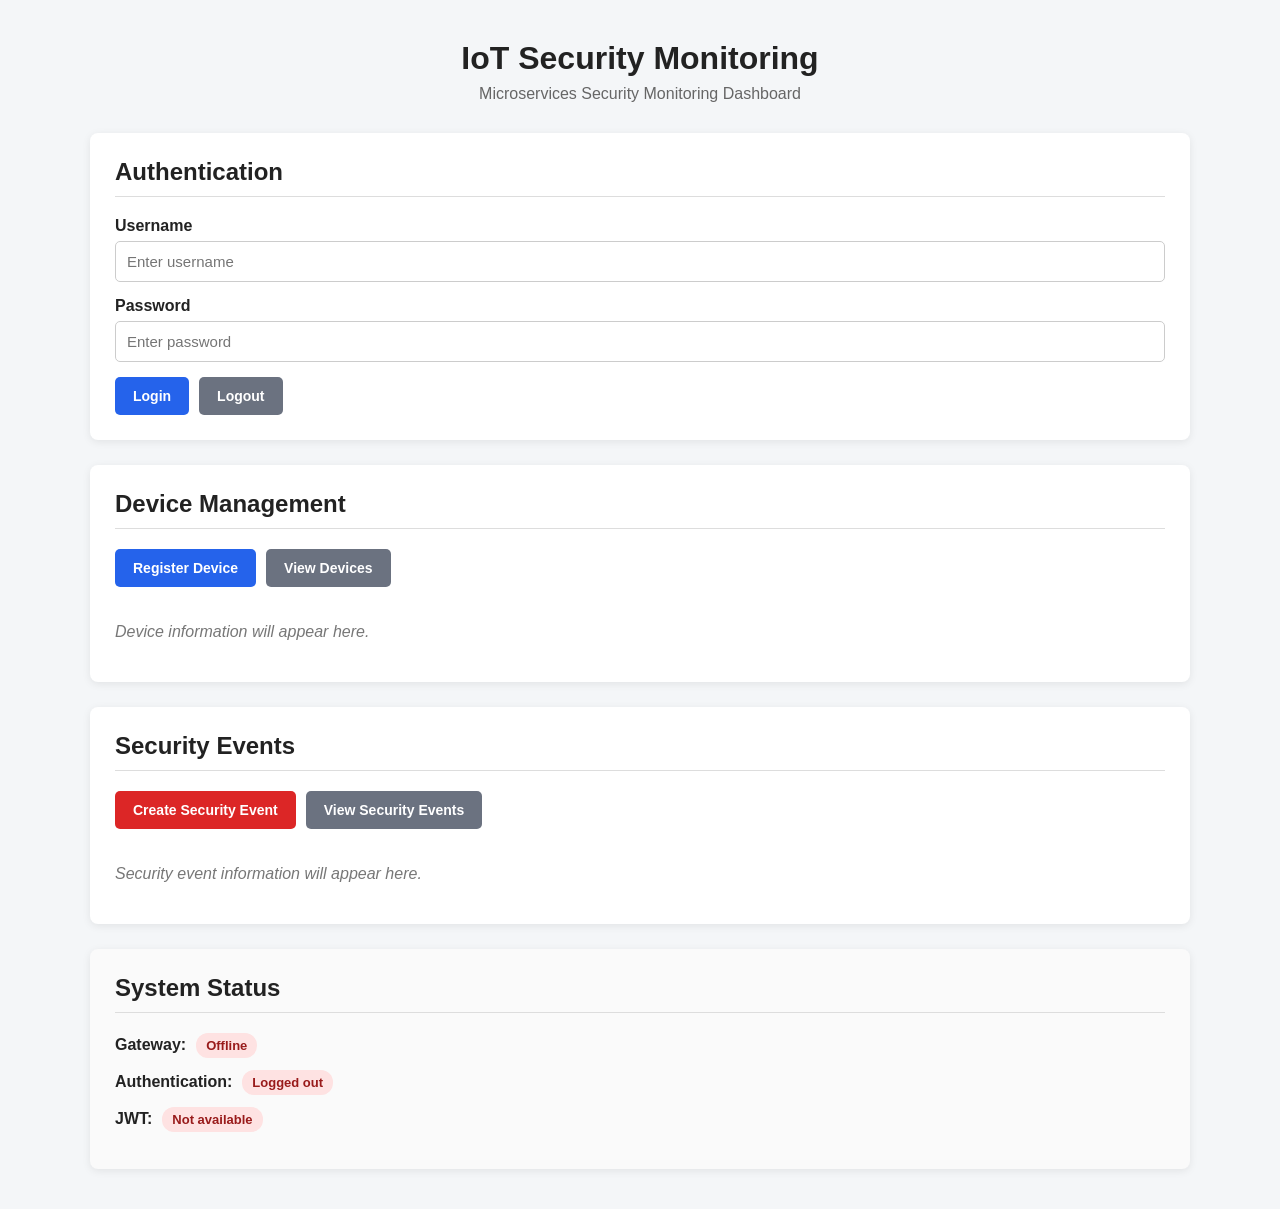
==== client/index.html @ 77854ad5 "Fixed logic errors, rebuilt Docker images, and added web client" ====
<!DOCTYPE html>
<html lang="en">

<head>

    <meta charset="UTF-8">

    <meta
        name="viewport"
        content="width=device-width, initial-scale=1.0"
    >

    <title>IoT Security Monitoring</title>

    <link
        rel="stylesheet"
        href="style.css"
    >

</head>


<body>

<div class="container">

    <!-- =====================================================
         HEADER
         ===================================================== -->

    <header>

        <h1>
            IoT Security Monitoring
        </h1>

        <p class="subtitle">
            Microservices Security Monitoring Dashboard
        </p>

    </header>


    <!-- =====================================================
         AUTHENTICATION
         ===================================================== -->

    <section class="card">

        <h2>
            Authentication
        </h2>


        <div class="form-group">

            <label for="username">
                Username
            </label>

            <input
                type="text"
                id="username"
                placeholder="Enter username"
                autocomplete="username"
            >

        </div>


        <div class="form-group">

            <label for="password">
                Password
            </label>

            <input
                type="password"
                id="password"
                placeholder="Enter password"
                autocomplete="current-password"
            >

        </div>


        <div class="button-row">

            <button
                type="button"
                id="loginButton"
                class="primary"
            >
                Login
            </button>


            <button
                type="button"
                id="logoutButton"
                class="secondary"
            >
                Logout
            </button>

        </div>

    </section>


    <!-- =====================================================
         DEVICE MANAGEMENT
         ===================================================== -->

    <section class="card">

        <h2>
            Device Management
        </h2>


        <div class="button-row">

            <button
                type="button"
                id="registerDeviceButton"
                class="primary"
            >
                Register Device
            </button>


            <button
                type="button"
                id="viewDevicesButton"
                class="secondary"
            >
                View Devices
            </button>

        </div>


        <div
            id="devicesContainer"
            class="results"
        >

            <p class="placeholder">
                Device information will appear here.
            </p>

        </div>

    </section>


    <!-- =====================================================
         SECURITY EVENTS
         ===================================================== -->

    <section class="card">

        <h2>
            Security Events
        </h2>


        <div class="button-row">

            <button
                type="button"
                id="createEventButton"
                class="danger"
            >
                Create Security Event
            </button>


            <button
                type="button"
                id="viewEventsButton"
                class="secondary"
            >
                View Security Events
            </button>

        </div>


        <div
            id="eventsContainer"
            class="results"
        >

            <p class="placeholder">
                Security event information will appear here.
            </p>

        </div>

    </section>


    <!-- =====================================================
         SYSTEM STATUS
         ===================================================== -->

    <section class="card status-card">

        <h2>
            System Status
        </h2>


        <div class="status-row">

            <strong>
                Gateway:
            </strong>

            <span
                id="gatewayStatus"
                class="status unknown"
            >
                Not tested
            </span>

        </div>


        <div class="status-row">

            <strong>
                Authentication:
            </strong>

            <span
                id="authenticationStatus"
                class="status logged-out"
            >
                Logged out
            </span>

        </div>


        <div class="status-row">

            <strong>
                JWT:
            </strong>

            <span
                id="jwtStatus"
                class="status logged-out"
            >
                Not available
            </span>

        </div>

    </section>


    <!-- =====================================================
         MESSAGE AREA
         ===================================================== -->

    <section
        id="messageContainer"
        class="message-container"
    >

    </section>

</div>


<script src="app.js"></script>

</body>

</html>
---- client/style.css ----
* {
    box-sizing: border-box;
}


body {
    margin: 0;

    padding: 0;

    font-family:
        Arial,
        Helvetica,
        sans-serif;

    background: #f4f6f8;

    color: #222;
}


.container {
    width: 90%;

    max-width: 1100px;

    margin: 40px auto;
}


/* ============================================================
   HEADER
   ============================================================ */

header {
    text-align: center;

    margin-bottom: 30px;
}


header h1 {
    margin-bottom: 8px;
}


.subtitle {
    color: #666;

    margin-top: 0;
}


/* ============================================================
   CARDS
   ============================================================ */

.card {
    background: white;

    border-radius: 8px;

    padding: 25px;

    margin-bottom: 25px;

    box-shadow:
        0 2px 8px rgba(0, 0, 0, 0.08);
}


.card h2 {
    margin-top: 0;

    border-bottom: 1px solid #ddd;

    padding-bottom: 10px;
}


/* ============================================================
   FORM
   ============================================================ */

.form-group {
    margin-bottom: 15px;
}


.form-group label {
    display: block;

    font-weight: bold;

    margin-bottom: 6px;
}


.form-group input {
    width: 100%;

    padding: 11px;

    border: 1px solid #ccc;

    border-radius: 5px;

    font-size: 15px;
}


.form-group input:focus {
    outline: none;

    border-color: #2563eb;
}


/* ============================================================
   BUTTONS
   ============================================================ */

.button-row {
    display: flex;

    gap: 10px;

    flex-wrap: wrap;

    margin-top: 15px;
}


button {
    padding: 11px 18px;

    border: none;

    border-radius: 5px;

    cursor: pointer;

    font-size: 14px;

    font-weight: bold;
}


button:hover {
    opacity: 0.85;
}


button.primary {
    background: #2563eb;

    color: white;
}


button.secondary {
    background: #6b7280;

    color: white;
}


button.danger {
    background: #dc2626;

    color: white;
}


/* ============================================================
   RESULTS
   ============================================================ */

.results {
    margin-top: 20px;

    overflow-x: auto;
}


.placeholder {
    color: #777;

    font-style: italic;
}


/* ============================================================
   TABLES
   ============================================================ */

table {
    width: 100%;

    border-collapse: collapse;

    margin-top: 10px;
}


table th,
table td {
    border: 1px solid #ddd;

    padding: 10px;

    text-align: left;

    vertical-align: top;
}


table th {
    background: #f1f3f5;

    font-weight: bold;
}


/* ============================================================
   STATUS
   ============================================================ */

.status-card {
    background: #fafafa;
}


.status-row {
    display: flex;

    align-items: center;

    gap: 10px;

    margin-bottom: 12px;
}


.status {
    padding: 5px 10px;

    border-radius: 12px;

    font-size: 13px;

    font-weight: bold;
}


.status.logged-in {
    background: #dcfce7;

    color: #166534;
}


.status.logged-out {
    background: #fee2e2;

    color: #991b1b;
}


.status.success {
    background: #dcfce7;

    color: #166534;
}


.status.error {
    background: #fee2e2;

    color: #991b1b;
}


.status.unknown {
    background: #e5e7eb;

    color: #374151;
}


/* ============================================================
   MESSAGES
   ============================================================ */

.message-container {
    margin-bottom: 30px;
}


.message {
    padding: 15px;

    border-radius: 5px;

    margin-bottom: 10px;
}


.message.success {
    background: #dcfce7;

    color: #166534;

    border: 1px solid #86efac;
}


.message.error {
    background: #fee2e2;

    color: #991b1b;

    border: 1px solid #fca5a5;
}


.message.info {
    background: #dbeafe;

    color: #1e40af;

    border: 1px solid #93c5fd;
}


/* ============================================================
   SEVERITY BADGES
   ============================================================ */

.badge {
    display: inline-block;

    padding: 4px 8px;

    border-radius: 10px;

    font-size: 12px;

    font-weight: bold;
}


.badge-high {
    background: #fee2e2;

    color: #991b1b;
}


.badge-medium {
    background: #fef3c7;

    color: #92400e;
}


.badge-low {
    background: #dcfce7;

    color: #166534;
}


/* ============================================================
   MOBILE
   ============================================================ */

@media (max-width: 600px) {

    .container {
        width: 95%;

        margin-top: 20px;
    }


    .card {
        padding: 18px;
    }


    .button-row {
        flex-direction: column;
    }


    button {
        width: 100%;
    }


    .status-row {
        flex-direction: column;

        align-items: flex-start;

        gap: 5px;
    }

}
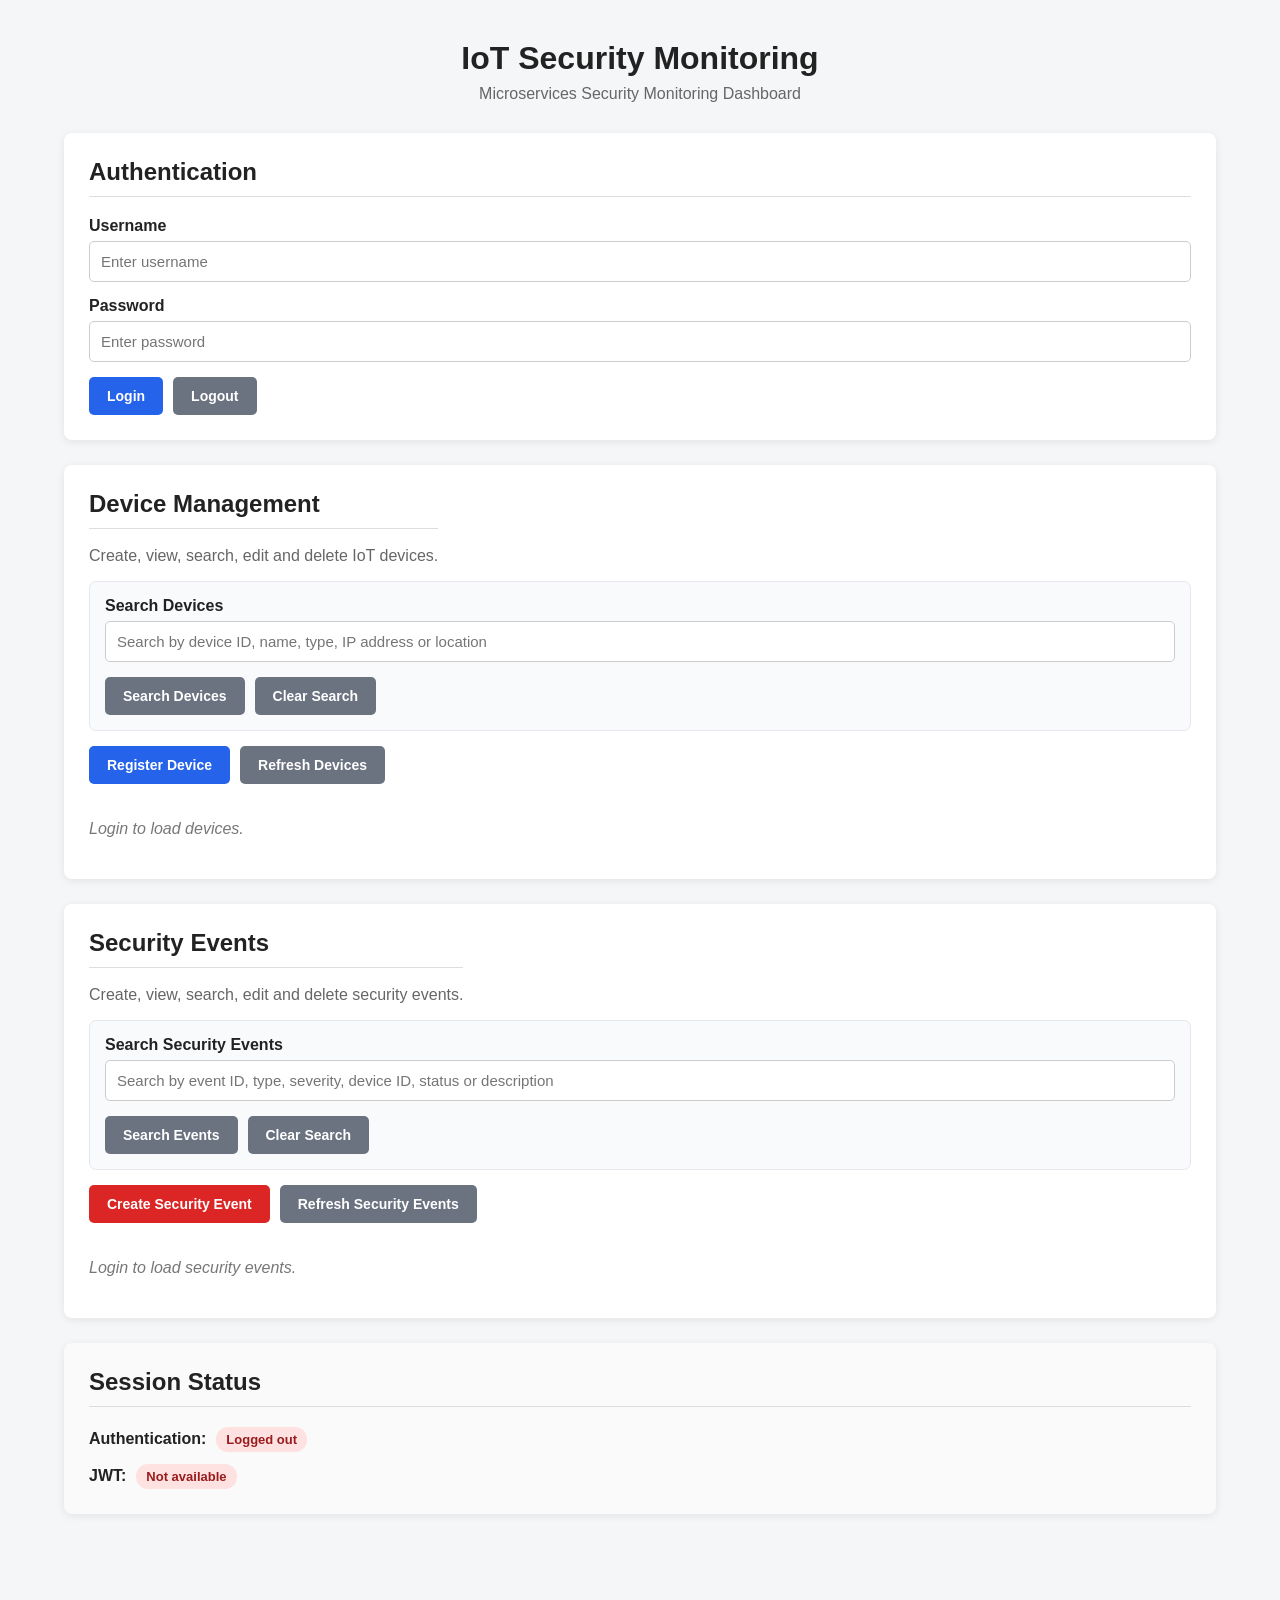
==== commit 5882ca08: "Updated client app" ====
--- a/client/index.html
+++ b/client/index.html
@@ -39,6 +39,34 @@
         </p>
 
     </header>
+
+
+    <!-- =====================================================
+         ACTION / NOTIFICATION AREA
+         ===================================================== -->
+
+    <div
+        id="notification"
+        class="notification hidden"
+    >
+
+        <span id="notificationIcon">
+            ●
+        </span>
+
+        <span id="notificationText">
+            Ready
+        </span>
+
+        <button
+            type="button"
+            id="closeNotificationButton"
+            class="notification-close"
+        >
+            ×
+        </button>
+
+    </div>
 
 
     <!-- =====================================================
@@ -114,9 +142,64 @@
 
     <section class="card">
 
-        <h2>
-            Device Management
-        </h2>
+        <div class="section-heading">
+
+            <div>
+
+                <h2>
+                    Device Management
+                </h2>
+
+                <p class="section-description">
+                    Create, view, search, edit and delete IoT devices.
+                </p>
+
+            </div>
+
+        </div>
+
+
+        <!-- DEVICE SEARCH -->
+
+        <div class="search-panel">
+
+            <div class="form-group">
+
+                <label for="deviceSearch">
+                    Search Devices
+                </label>
+
+                <input
+                    type="text"
+                    id="deviceSearch"
+                    placeholder="Search by device ID, name, type, IP address or location"
+                >
+
+            </div>
+
+
+            <div class="button-row">
+
+                <button
+                    type="button"
+                    id="searchDevicesButton"
+                    class="secondary"
+                >
+                    Search Devices
+                </button>
+
+
+                <button
+                    type="button"
+                    id="clearDeviceSearchButton"
+                    class="secondary"
+                >
+                    Clear Search
+                </button>
+
+            </div>
+
+        </div>
 
 
         <div class="button-row">
@@ -135,8 +218,171 @@
                 id="viewDevicesButton"
                 class="secondary"
             >
-                View Devices
+                Refresh Devices
             </button>
+
+        </div>
+
+
+        <div
+            id="deviceFormContainer"
+            class="inline-form hidden"
+        >
+
+            <h3 id="deviceFormTitle">
+                Register Device
+            </h3>
+
+
+            <input
+                type="hidden"
+                id="deviceDatabaseId"
+            >
+
+
+            <div class="form-grid">
+
+                <div class="form-group">
+
+                    <label for="deviceIdInput">
+                        Device ID *
+                    </label>
+
+                    <input
+                        type="text"
+                        id="deviceIdInput"
+                        placeholder="Example: IOT-001"
+                    >
+
+                </div>
+
+
+                <div class="form-group">
+
+                    <label for="deviceNameInput">
+                        Name *
+                    </label>
+
+                    <input
+                        type="text"
+                        id="deviceNameInput"
+                        placeholder="Example: Security Camera 001"
+                    >
+
+                </div>
+
+
+                <div class="form-group">
+
+                    <label for="deviceTypeInput">
+                        Device Type *
+                    </label>
+
+                    <input
+                        type="text"
+                        id="deviceTypeInput"
+                        placeholder="Example: CAMERA"
+                    >
+
+                </div>
+
+
+                <div class="form-group">
+
+                    <label for="deviceManufacturerInput">
+                        Manufacturer
+                    </label>
+
+                    <input
+                        type="text"
+                        id="deviceManufacturerInput"
+                        placeholder="Example: Hikvision"
+                    >
+
+                </div>
+
+
+                <div class="form-group">
+
+                    <label for="deviceIpInput">
+                        IP Address
+                    </label>
+
+                    <input
+                        type="text"
+                        id="deviceIpInput"
+                        placeholder="Example: 192.168.1.101"
+                    >
+
+                </div>
+
+
+                <div class="form-group">
+
+                    <label for="deviceLocationInput">
+                        Location
+                    </label>
+
+                    <input
+                        type="text"
+                        id="deviceLocationInput"
+                        placeholder="Example: Main Entrance"
+                    >
+
+                </div>
+
+
+                <div class="form-group">
+
+                    <label for="deviceStatusInput">
+                        Status
+                    </label>
+
+                    <select id="deviceStatusInput">
+
+                        <option value="ACTIVE">
+                            ACTIVE
+                        </option>
+
+                        <option value="INACTIVE">
+                            INACTIVE
+                        </option>
+
+                        <option value="OFFLINE">
+                            OFFLINE
+                        </option>
+
+                        <option value="MAINTENANCE">
+                            MAINTENANCE
+                        </option>
+
+                    </select>
+
+                </div>
+
+            </div>
+
+
+            <div class="button-row">
+
+                <button
+                    type="button"
+                    id="saveDeviceButton"
+                    class="primary"
+                >
+                    Save Device
+                </button>
+
+
+                <button
+                    type="button"
+                    id="cancelDeviceButton"
+                    class="secondary"
+                >
+                    Cancel
+                </button>
+
+            </div>
 
         </div>
 
@@ -147,7 +393,7 @@
         >
 
             <p class="placeholder">
-                Device information will appear here.
+                Login to load devices.
             </p>
 
         </div>
@@ -161,9 +407,64 @@
 
     <section class="card">
 
-        <h2>
-            Security Events
-        </h2>
+        <div class="section-heading">
+
+            <div>
+
+                <h2>
+                    Security Events
+                </h2>
+
+                <p class="section-description">
+                    Create, view, search, edit and delete security events.
+                </p>
+
+            </div>
+
+        </div>
+
+
+        <!-- EVENT SEARCH -->
+
+        <div class="search-panel">
+
+            <div class="form-group">
+
+                <label for="eventSearch">
+                    Search Security Events
+                </label>
+
+                <input
+                    type="text"
+                    id="eventSearch"
+                    placeholder="Search by event ID, type, severity, device ID, status or description"
+                >
+
+            </div>
+
+
+            <div class="button-row">
+
+                <button
+                    type="button"
+                    id="searchEventsButton"
+                    class="secondary"
+                >
+                    Search Events
+                </button>
+
+
+                <button
+                    type="button"
+                    id="clearEventSearchButton"
+                    class="secondary"
+                >
+                    Clear Search
+                </button>
+
+            </div>
+
+        </div>
 
 
         <div class="button-row">
@@ -182,8 +483,234 @@
                 id="viewEventsButton"
                 class="secondary"
             >
-                View Security Events
+                Refresh Security Events
             </button>
+
+        </div>
+
+
+        <!-- EVENT FORM -->
+
+        <div
+            id="eventFormContainer"
+            class="inline-form hidden"
+        >
+
+            <h3 id="eventFormTitle">
+                Create Security Event
+            </h3>
+
+
+            <input
+                type="hidden"
+                id="eventDatabaseId"
+            >
+
+
+            <input
+                type="hidden"
+                id="eventIdInput"
+            >
+
+
+            <div class="form-grid">
+
+                <div class="form-group">
+
+                    <label for="eventDeviceInput">
+                        Device *
+                    </label>
+
+                    <select id="eventDeviceInput">
+
+                        <option value="">
+                            Select a device
+                        </option>
+
+                    </select>
+
+                </div>
+
+
+                <div class="form-group">
+
+                    <label for="eventTypeInput">
+                        Event Type *
+                    </label>
+
+                    <select id="eventTypeInput">
+
+                        <option value="">
+                            Select event type
+                        </option>
+
+                        <option value="UNAUTHORIZED_ACCESS">
+                            UNAUTHORIZED_ACCESS
+                        </option>
+
+                        <option value="FAILED_LOGIN">
+                            FAILED_LOGIN
+                        </option>
+
+                        <option value="BRUTE_FORCE">
+                            BRUTE_FORCE
+                        </option>
+
+                        <option value="MALWARE_DETECTED">
+                            MALWARE_DETECTED
+                        </option>
+
+                        <option value="SUSPICIOUS_NETWORK_ACTIVITY">
+                            SUSPICIOUS_NETWORK_ACTIVITY
+                        </option>
+
+                        <option value="PORT_SCAN">
+                            PORT_SCAN
+                        </option>
+
+                        <option value="DEVICE_OFFLINE">
+                            DEVICE_OFFLINE
+                        </option>
+
+                        <option value="DEVICE_TAMPERING">
+                            DEVICE_TAMPERING
+                        </option>
+
+                        <option value="DATA_EXFILTRATION">
+                            DATA_EXFILTRATION
+                        </option>
+
+                        <option value="ANOMALOUS_BEHAVIOR">
+                            ANOMALOUS_BEHAVIOR
+                        </option>
+
+                        <option value="POLICY_VIOLATION">
+                            POLICY_VIOLATION
+                        </option>
+
+                        <option value="OTHER">
+                            OTHER
+                        </option>
+
+                    </select>
+
+                </div>
+
+
+                <div class="form-group">
+
+                    <label for="eventSeverityInput">
+                        Severity *
+                    </label>
+
+                    <select id="eventSeverityInput">
+
+                        <option value="">
+                            Select severity
+                        </option>
+
+                        <option value="LOW">
+                            LOW
+                        </option>
+
+                        <option value="MEDIUM">
+                            MEDIUM
+                        </option>
+
+                        <option value="HIGH">
+                            HIGH
+                        </option>
+
+                        <option value="CRITICAL">
+                            CRITICAL
+                        </option>
+
+                    </select>
+
+                </div>
+
+
+                <div class="form-group">
+
+                    <label for="eventSourceIpInput">
+                        Source IP
+                    </label>
+
+                    <input
+                        type="text"
+                        id="eventSourceIpInput"
+                        placeholder="Example: 192.168.1.50"
+                    >
+
+                </div>
+
+
+                <div class="form-group full-width">
+
+                    <label for="eventDescriptionInput">
+                        Description *
+                    </label>
+
+                    <textarea
+                        id="eventDescriptionInput"
+                        rows="4"
+                        placeholder="Describe the security event"
+                    ></textarea>
+
+                </div>
+
+
+                <div class="form-group">
+
+                    <label for="eventStatusInput">
+                        Status
+                    </label>
+
+                    <select id="eventStatusInput">
+
+                        <option value="OPEN">
+                            OPEN
+                        </option>
+
+                        <option value="INVESTIGATING">
+                            INVESTIGATING
+                        </option>
+
+                        <option value="RESOLVED">
+                            RESOLVED
+                        </option>
+
+                        <option value="CLOSED">
+                            CLOSED
+                        </option>
+
+                    </select>
+
+                </div>
+
+            </div>
+
+
+            <div class="button-row">
+
+                <button
+                    type="button"
+                    id="saveEventButton"
+                    class="danger"
+                >
+                    Save Event
+                </button>
+
+
+                <button
+                    type="button"
+                    id="cancelEventButton"
+                    class="secondary"
+                >
+                    Cancel
+                </button>
+
+            </div>
 
         </div>
 
@@ -194,7 +721,7 @@
         >
 
             <p class="placeholder">
-                Security event information will appear here.
+                Login to load security events.
             </p>
 
         </div>
@@ -209,24 +736,8 @@
     <section class="card status-card">
 
         <h2>
-            System Status
+            Session Status
         </h2>
-
-
-        <div class="status-row">
-
-            <strong>
-                Gateway:
-            </strong>
-
-            <span
-                id="gatewayStatus"
-                class="status unknown"
-            >
-                Not tested
-            </span>
-
-        </div>
 
 
         <div class="status-row">
@@ -264,7 +775,7 @@
 
 
     <!-- =====================================================
-         MESSAGE AREA
+         OLD MESSAGE AREA
          ===================================================== -->
 
     <section
--- a/client/style.css
+++ b/client/style.css
@@ -1,5 +1,10 @@
 * {
     box-sizing: border-box;
+}
+
+
+html {
+    scroll-behavior: smooth;
 }
 
 
@@ -22,9 +27,11 @@
 .container {
     width: 90%;
 
-    max-width: 1100px;
+    max-width: 1200px;
 
     margin: 40px auto;
+
+    padding-bottom: 40px;
 }
 
 
@@ -78,8 +85,31 @@
 }
 
 
-/* ============================================================
-   FORM
+.card h3 {
+    margin-top: 0;
+}
+
+
+.section-heading {
+    display: flex;
+
+    justify-content: space-between;
+
+    align-items: center;
+
+    gap: 20px;
+}
+
+
+.section-description {
+    color: #666;
+
+    margin-top: -2px;
+}
+
+
+/* ============================================================
+   FORMS
    ============================================================ */
 
 .form-group {
@@ -96,7 +126,9 @@
 }
 
 
-.form-group input {
+.form-group input,
+.form-group select,
+.form-group textarea {
     width: 100%;
 
     padding: 11px;
@@ -106,13 +138,88 @@
     border-radius: 5px;
 
     font-size: 15px;
-}
-
-
-.form-group input:focus {
+
+    font-family: inherit;
+}
+
+
+.form-group textarea {
+    resize: vertical;
+
+    min-height: 100px;
+}
+
+
+.form-group input:focus,
+.form-group select:focus,
+.form-group textarea:focus {
     outline: none;
 
     border-color: #2563eb;
+
+    box-shadow:
+        0 0 0 2px rgba(37, 99, 235, 0.12);
+}
+
+
+.form-grid {
+    display: grid;
+
+    grid-template-columns:
+        repeat(2, minmax(0, 1fr));
+
+    gap: 15px;
+}
+
+
+.full-width {
+    grid-column: 1 / -1;
+}
+
+
+/* ============================================================
+   SEARCH
+   ============================================================ */
+
+.search-panel {
+    background: #f8fafc;
+
+    border: 1px solid #e5e7eb;
+
+    border-radius: 7px;
+
+    padding: 15px;
+
+    margin-bottom: 15px;
+}
+
+
+.search-panel .form-group {
+    margin-bottom: 5px;
+}
+
+
+/* ============================================================
+   INLINE FORMS
+   ============================================================ */
+
+.inline-form {
+    background: #f8fafc;
+
+    border: 1px solid #dbeafe;
+
+    border-radius: 7px;
+
+    padding: 20px;
+
+    margin-top: 20px;
+
+    margin-bottom: 20px;
+}
+
+
+.hidden {
+    display: none !important;
 }
 
 
@@ -143,6 +250,10 @@
     font-size: 14px;
 
     font-weight: bold;
+
+    transition:
+        opacity 0.15s ease,
+        transform 0.1s ease;
 }
 
 
@@ -151,6 +262,18 @@
 }
 
 
+button:active {
+    transform: translateY(1px);
+}
+
+
+button:disabled {
+    opacity: 0.55;
+
+    cursor: not-allowed;
+}
+
+
 button.primary {
     background: #2563eb;
 
@@ -172,6 +295,45 @@
 }
 
 
+button.warning {
+    background: #d97706;
+
+    color: white;
+}
+
+
+button.success {
+    background: #16a34a;
+
+    color: white;
+}
+
+
+.small-button {
+    padding: 7px 10px;
+
+    font-size: 12px;
+
+    margin-right: 5px;
+
+    margin-bottom: 5px;
+}
+
+
+.edit-button {
+    background: #2563eb;
+
+    color: white;
+}
+
+
+.delete-button {
+    background: #dc2626;
+
+    color: white;
+}
+
+
 /* ============================================================
    RESULTS
    ============================================================ */
@@ -200,6 +362,8 @@
     border-collapse: collapse;
 
     margin-top: 10px;
+
+    min-width: 900px;
 }
 
 
@@ -222,6 +386,16 @@
 }
 
 
+table tbody tr:hover {
+    background: #f8fafc;
+}
+
+
+.actions-cell {
+    min-width: 150px;
+}
+
+
 /* ============================================================
    STATUS
    ============================================================ */
@@ -242,6 +416,11 @@
 }
 
 
+.status-row:last-child {
+    margin-bottom: 0;
+}
+
+
 .status {
     padding: 5px 10px;
 
@@ -267,29 +446,98 @@
 }
 
 
-.status.success {
+/* ============================================================
+   NOTIFICATION
+   ============================================================ */
+
+.notification {
+    position: sticky;
+
+    top: 15px;
+
+    z-index: 1000;
+
+    display: flex;
+
+    align-items: center;
+
+    gap: 10px;
+
+    padding: 14px 16px;
+
+    border-radius: 7px;
+
+    margin-bottom: 20px;
+
+    box-shadow:
+        0 4px 15px rgba(0, 0, 0, 0.12);
+}
+
+
+.notification.hidden {
+    display: none;
+}
+
+
+.notification.success {
     background: #dcfce7;
 
     color: #166534;
-}
-
-
-.status.error {
+
+    border: 1px solid #86efac;
+}
+
+
+.notification.error {
     background: #fee2e2;
 
     color: #991b1b;
-}
-
-
-.status.unknown {
-    background: #e5e7eb;
-
-    color: #374151;
-}
-
-
-/* ============================================================
-   MESSAGES
+
+    border: 1px solid #fca5a5;
+}
+
+
+.notification.info {
+    background: #dbeafe;
+
+    color: #1e40af;
+
+    border: 1px solid #93c5fd;
+}
+
+
+.notification.warning {
+    background: #fef3c7;
+
+    color: #92400e;
+
+    border: 1px solid #fcd34d;
+}
+
+
+.notification-close {
+    margin-left: auto;
+
+    padding: 0;
+
+    width: 28px;
+
+    height: 28px;
+
+    border-radius: 50%;
+
+    background: transparent;
+
+    color: inherit;
+
+    font-size: 22px;
+
+    line-height: 20px;
+}
+
+
+/* ============================================================
+   OLD MESSAGE AREA
    ============================================================ */
 
 .message-container {
@@ -357,6 +605,13 @@
 }
 
 
+.badge-critical {
+    background: #7f1d1d;
+
+    color: white;
+}
+
+
 .badge-medium {
     background: #fef3c7;
 
@@ -372,10 +627,45 @@
 
 
 /* ============================================================
+   LOADING
+   ============================================================ */
+
+.loading {
+    display: inline-block;
+
+    width: 16px;
+
+    height: 16px;
+
+    border: 2px solid currentColor;
+
+    border-right-color: transparent;
+
+    border-radius: 50%;
+
+    animation:
+        spin 0.7s linear infinite;
+
+    vertical-align: middle;
+
+    margin-right: 7px;
+}
+
+
+@keyframes spin {
+
+    to {
+        transform: rotate(360deg);
+    }
+
+}
+
+
+/* ============================================================
    MOBILE
    ============================================================ */
 
-@media (max-width: 600px) {
+@media (max-width: 700px) {
 
     .container {
         width: 95%;
@@ -399,6 +689,16 @@
     }
 
 
+    .form-grid {
+        grid-template-columns: 1fr;
+    }
+
+
+    .full-width {
+        grid-column: auto;
+    }
+
+
     .status-row {
         flex-direction: column;
 
@@ -407,4 +707,9 @@
         gap: 5px;
     }
 
+
+    .notification {
+        top: 5px;
+    }
+
 }
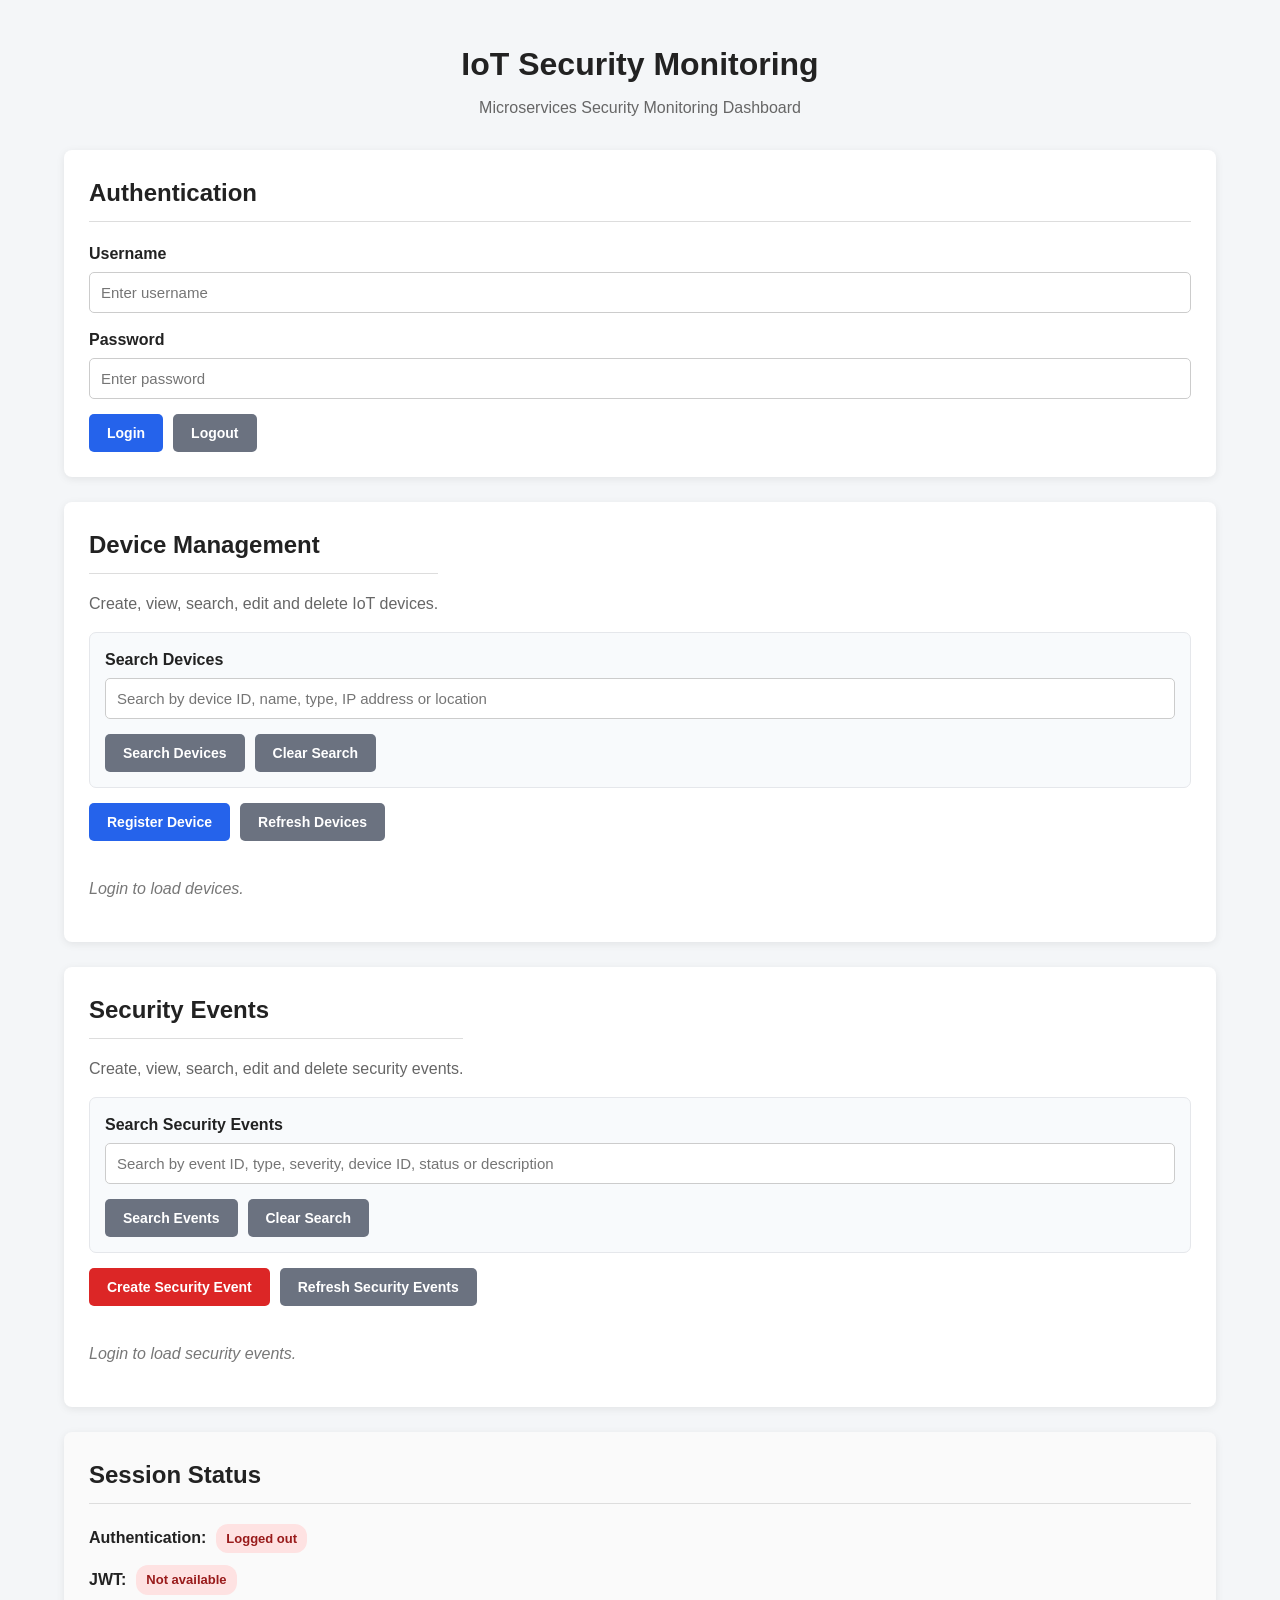
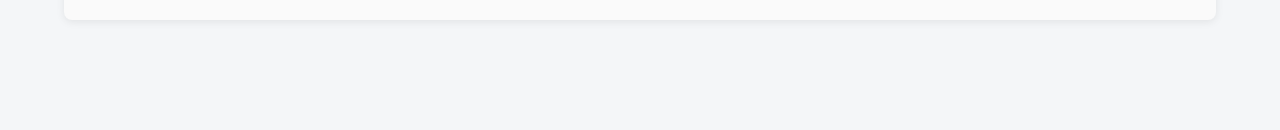
==== commit ec2fbd13: "Fixed services errors and logstash" ====
--- a/client/index.html
+++ b/client/index.html
@@ -48,6 +48,8 @@
     <div
         id="notification"
         class="notification hidden"
+        role="alert"
+        aria-live="polite"
     >
 
         <span id="notificationIcon">
@@ -62,6 +64,7 @@
             type="button"
             id="closeNotificationButton"
             class="notification-close"
+            aria-label="Close notification"
         >
             ×
         </button>
@@ -501,11 +504,13 @@
             </h3>
 
 
-            <input
-                type="hidden"
-                id="eventDatabaseId"
-            >
-
+            <!--
+                Event Service identifies an individual event
+                using eventId.
+
+                The database ID is intentionally not used
+                for event update/delete requests.
+            -->
 
             <input
                 type="hidden"
--- a/client/style.css
+++ b/client/style.css
@@ -21,6 +21,8 @@
     background: #f4f6f8;
 
     color: #222;
+
+    line-height: 1.5;
 }
 
 
@@ -140,6 +142,8 @@
     font-size: 15px;
 
     font-family: inherit;
+
+    background: white;
 }
 
 
@@ -274,6 +278,13 @@
 }
 
 
+button:focus-visible {
+    outline: 3px solid rgba(37, 99, 235, 0.3);
+
+    outline-offset: 2px;
+}
+
+
 button.primary {
     background: #2563eb;
 
@@ -342,6 +353,8 @@
     margin-top: 20px;
 
     overflow-x: auto;
+
+    -webkit-overflow-scrolling: touch;
 }
 
 
@@ -376,6 +389,8 @@
     text-align: left;
 
     vertical-align: top;
+
+    word-break: break-word;
 }
 
 
@@ -383,6 +398,8 @@
     background: #f1f3f5;
 
     font-weight: bold;
+
+    white-space: nowrap;
 }
 
 
@@ -393,6 +410,8 @@
 
 .actions-cell {
     min-width: 150px;
+
+    white-space: nowrap;
 }
 
 
@@ -581,6 +600,15 @@
 }
 
 
+.message.warning {
+    background: #fef3c7;
+
+    color: #92400e;
+
+    border: 1px solid #fcd34d;
+}
+
+
 /* ============================================================
    SEVERITY BADGES
    ============================================================ */
@@ -595,6 +623,8 @@
     font-size: 12px;
 
     font-weight: bold;
+
+    white-space: nowrap;
 }
 
 
@@ -627,6 +657,53 @@
 
 
 /* ============================================================
+   EVENT STATUS BADGES
+   ============================================================ */
+
+.event-status {
+    display: inline-block;
+
+    padding: 4px 8px;
+
+    border-radius: 10px;
+
+    font-size: 12px;
+
+    font-weight: bold;
+
+    white-space: nowrap;
+}
+
+
+.event-status-open {
+    background: #fee2e2;
+
+    color: #991b1b;
+}
+
+
+.event-status-investigating {
+    background: #fef3c7;
+
+    color: #92400e;
+}
+
+
+.event-status-resolved {
+    background: #dcfce7;
+
+    color: #166534;
+}
+
+
+.event-status-closed {
+    background: #e5e7eb;
+
+    color: #374151;
+}
+
+
+/* ============================================================
    LOADING
    ============================================================ */
 
@@ -712,4 +789,11 @@
         top: 5px;
     }
 
+
+    .section-heading {
+        flex-direction: column;
+
+        align-items: flex-start;
+    }
+
 }
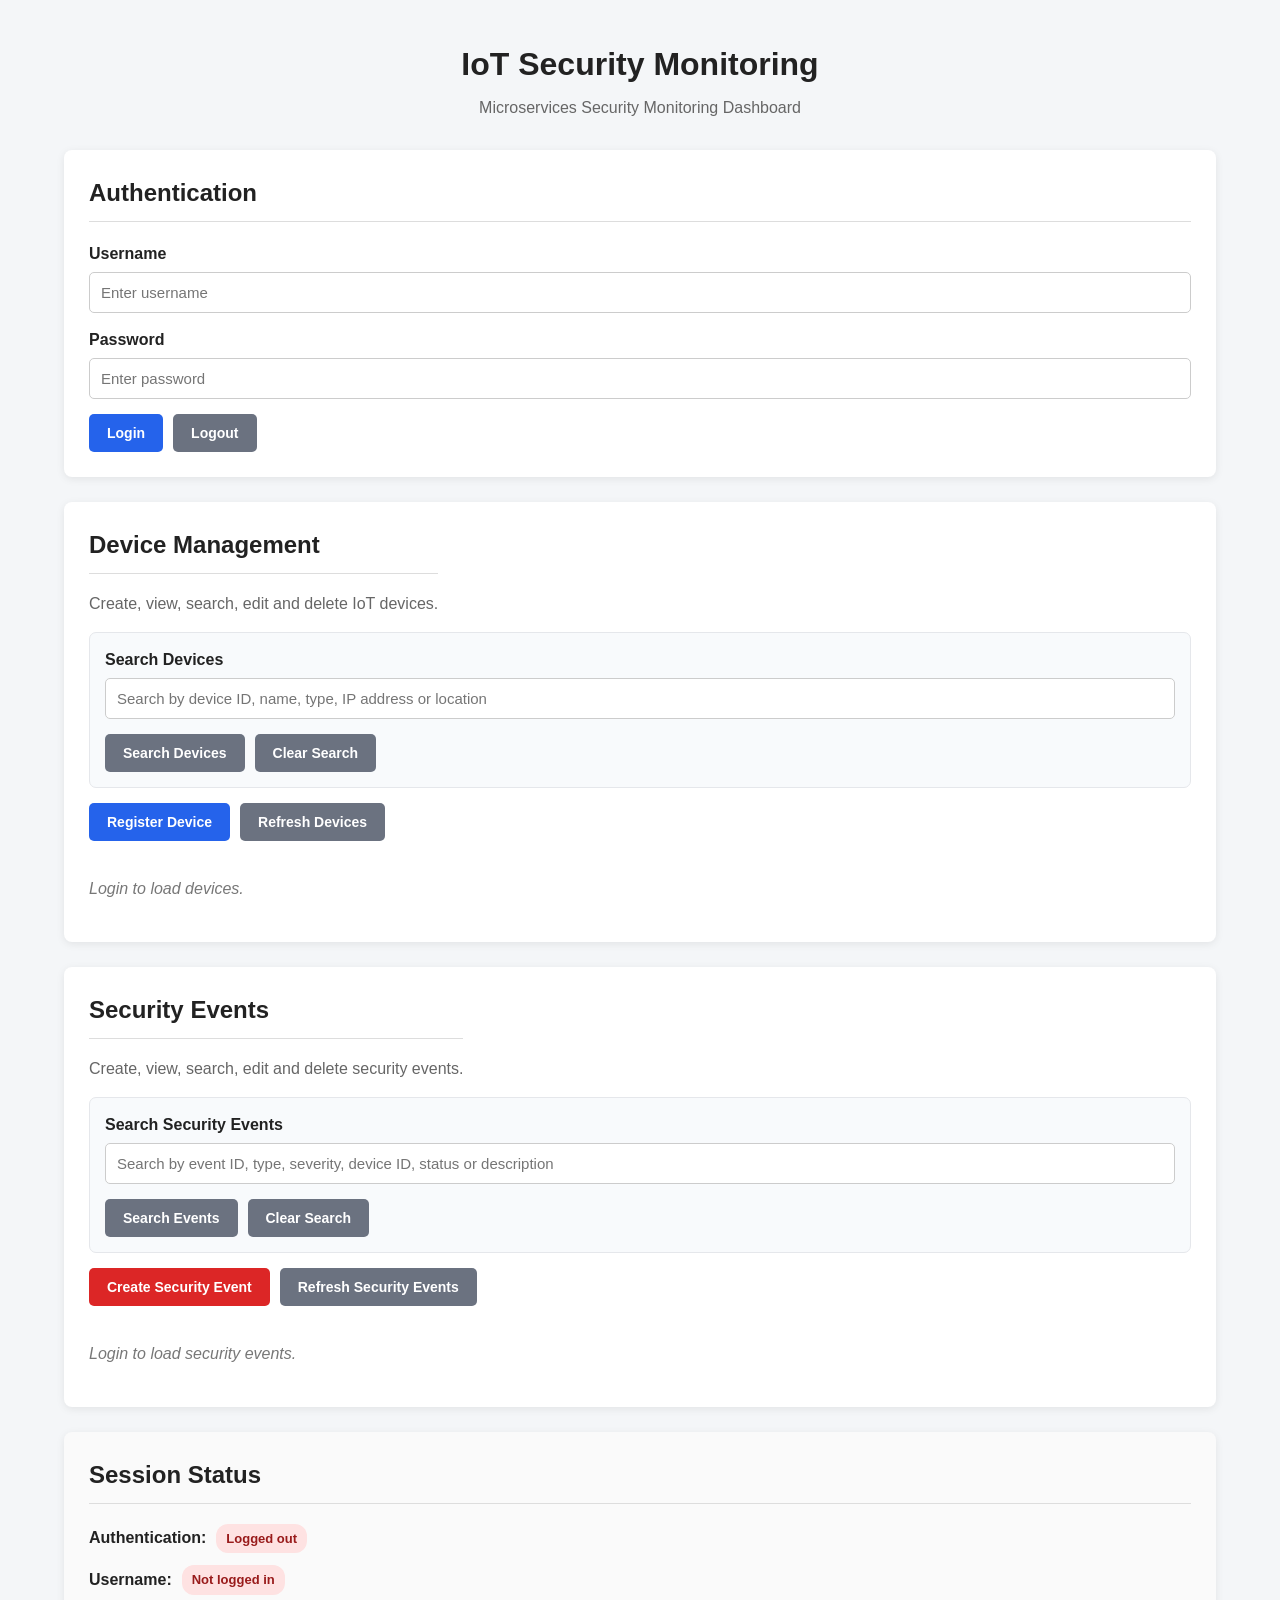
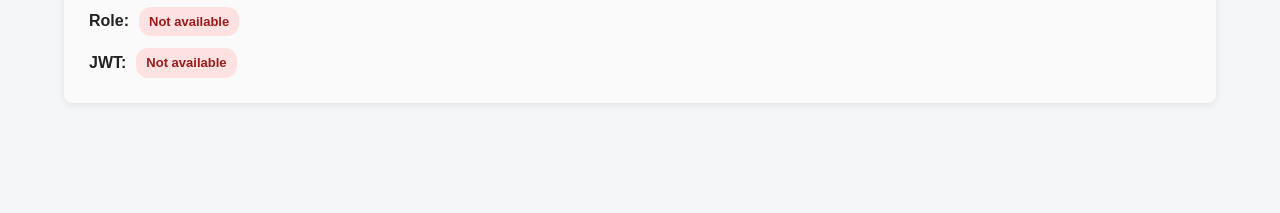
==== commit db1578b9: "Added Swagger/OpenAPI and added user registration functionality to client app" ====
--- a/client/index.html
+++ b/client/index.html
@@ -140,6 +140,126 @@
 
 
     <!-- =====================================================
+         USER REGISTRATION
+         ADMIN ONLY
+         ===================================================== -->
+
+    <section
+        id="userRegistrationCard"
+        class="card admin-only hidden"
+    >
+
+        <div class="section-heading">
+
+            <div>
+
+                <h2>
+                    User Registration
+                </h2>
+
+                <p class="section-description">
+                    Register a new user account. Only administrators can access this feature.
+                </p>
+
+            </div>
+
+        </div>
+
+
+        <div
+            id="registrationFormContainer"
+            class="inline-form"
+        >
+
+            <h3>
+                Register New User
+            </h3>
+
+
+            <div class="form-grid">
+
+                <div class="form-group">
+
+                    <label for="registerUsernameInput">
+                        Username *
+                    </label>
+
+                    <input
+                        type="text"
+                        id="registerUsernameInput"
+                        placeholder="Enter new username"
+                        autocomplete="off"
+                    >
+
+                </div>
+
+
+                <div class="form-group">
+
+                    <label for="registerPasswordInput">
+                        Password *
+                    </label>
+
+                    <input
+                        type="password"
+                        id="registerPasswordInput"
+                        placeholder="Enter temporary password"
+                        autocomplete="new-password"
+                    >
+
+                </div>
+
+
+                <div class="form-group">
+
+                    <label for="registerRoleInput">
+                        Role *
+                    </label>
+
+                    <select id="registerRoleInput">
+
+                        <option value="USER">
+                            USER
+                        </option>
+
+                        <option value="ADMIN">
+                            ADMIN
+                        </option>
+
+                    </select>
+
+                </div>
+
+            </div>
+
+
+            <div class="button-row">
+
+                <button
+                    type="button"
+                    id="registerUserButton"
+                    class="success"
+                >
+                    Register User
+                </button>
+
+
+                <button
+                    type="button"
+                    id="clearRegistrationButton"
+                    class="secondary"
+                >
+                    Clear
+                </button>
+
+            </div>
+
+        </div>
+
+    </section>
+
+
+    <!-- =====================================================
          DEVICE MANAGEMENT
          ===================================================== -->
 
@@ -161,8 +281,6 @@
 
         </div>
 
-
-        <!-- DEVICE SEARCH -->
 
         <div class="search-panel">
 
@@ -427,8 +545,6 @@
         </div>
 
 
-        <!-- EVENT SEARCH -->
-
         <div class="search-panel">
 
             <div class="form-group">
@@ -492,8 +608,6 @@
         </div>
 
 
-        <!-- EVENT FORM -->
-
         <div
             id="eventFormContainer"
             class="inline-form hidden"
@@ -504,14 +618,6 @@
             </h3>
 
 
-            <!--
-                Event Service identifies an individual event
-                using eventId.
-
-                The database ID is intentionally not used
-                for event update/delete requests.
-            -->
-
             <input
                 type="hidden"
                 id="eventIdInput"
@@ -549,53 +655,18 @@
                             Select event type
                         </option>
 
-                        <option value="UNAUTHORIZED_ACCESS">
-                            UNAUTHORIZED_ACCESS
-                        </option>
-
-                        <option value="FAILED_LOGIN">
-                            FAILED_LOGIN
-                        </option>
-
-                        <option value="BRUTE_FORCE">
-                            BRUTE_FORCE
-                        </option>
-
-                        <option value="MALWARE_DETECTED">
-                            MALWARE_DETECTED
-                        </option>
-
-                        <option value="SUSPICIOUS_NETWORK_ACTIVITY">
-                            SUSPICIOUS_NETWORK_ACTIVITY
-                        </option>
-
-                        <option value="PORT_SCAN">
-                            PORT_SCAN
-                        </option>
-
-                        <option value="DEVICE_OFFLINE">
-                            DEVICE_OFFLINE
-                        </option>
-
-                        <option value="DEVICE_TAMPERING">
-                            DEVICE_TAMPERING
-                        </option>
-
-                        <option value="DATA_EXFILTRATION">
-                            DATA_EXFILTRATION
-                        </option>
-
-                        <option value="ANOMALOUS_BEHAVIOR">
-                            ANOMALOUS_BEHAVIOR
-                        </option>
-
-                        <option value="POLICY_VIOLATION">
-                            POLICY_VIOLATION
-                        </option>
-
-                        <option value="OTHER">
-                            OTHER
-                        </option>
+                        <option value="UNAUTHORIZED_ACCESS">UNAUTHORIZED_ACCESS</option>
+                        <option value="FAILED_LOGIN">FAILED_LOGIN</option>
+                        <option value="BRUTE_FORCE">BRUTE_FORCE</option>
+                        <option value="MALWARE_DETECTED">MALWARE_DETECTED</option>
+                        <option value="SUSPICIOUS_NETWORK_ACTIVITY">SUSPICIOUS_NETWORK_ACTIVITY</option>
+                        <option value="PORT_SCAN">PORT_SCAN</option>
+                        <option value="DEVICE_OFFLINE">DEVICE_OFFLINE</option>
+                        <option value="DEVICE_TAMPERING">DEVICE_TAMPERING</option>
+                        <option value="DATA_EXFILTRATION">DATA_EXFILTRATION</option>
+                        <option value="ANOMALOUS_BEHAVIOR">ANOMALOUS_BEHAVIOR</option>
+                        <option value="POLICY_VIOLATION">POLICY_VIOLATION</option>
+                        <option value="OTHER">OTHER</option>
 
                     </select>
 
@@ -614,21 +685,10 @@
                             Select severity
                         </option>
 
-                        <option value="LOW">
-                            LOW
-                        </option>
-
-                        <option value="MEDIUM">
-                            MEDIUM
-                        </option>
-
-                        <option value="HIGH">
-                            HIGH
-                        </option>
-
-                        <option value="CRITICAL">
-                            CRITICAL
-                        </option>
+                        <option value="LOW">LOW</option>
+                        <option value="MEDIUM">MEDIUM</option>
+                        <option value="HIGH">HIGH</option>
+                        <option value="CRITICAL">CRITICAL</option>
 
                     </select>
 
@@ -673,21 +733,10 @@
 
                     <select id="eventStatusInput">
 
-                        <option value="OPEN">
-                            OPEN
-                        </option>
-
-                        <option value="INVESTIGATING">
-                            INVESTIGATING
-                        </option>
-
-                        <option value="RESOLVED">
-                            RESOLVED
-                        </option>
-
-                        <option value="CLOSED">
-                            CLOSED
-                        </option>
+                        <option value="OPEN">OPEN</option>
+                        <option value="INVESTIGATING">INVESTIGATING</option>
+                        <option value="RESOLVED">RESOLVED</option>
+                        <option value="CLOSED">CLOSED</option>
 
                     </select>
 
@@ -764,6 +813,38 @@
         <div class="status-row">
 
             <strong>
+                Username:
+            </strong>
+
+            <span
+                id="currentUsername"
+                class="status logged-out"
+            >
+                Not logged in
+            </span>
+
+        </div>
+
+
+        <div class="status-row">
+
+            <strong>
+                Role:
+            </strong>
+
+            <span
+                id="currentUserRole"
+                class="status logged-out"
+            >
+                Not available
+            </span>
+
+        </div>
+
+
+        <div class="status-row">
+
+            <strong>
                 JWT:
             </strong>
 
--- a/client/style.css
+++ b/client/style.css
@@ -111,6 +111,20 @@
 
 
 /* ============================================================
+   ADMIN ONLY
+   ============================================================ */
+
+.admin-only {
+    border-top: 4px solid #16a34a;
+}
+
+
+.admin-only.hidden {
+    display: none !important;
+}
+
+
+/* ============================================================
    FORMS
    ============================================================ */
 
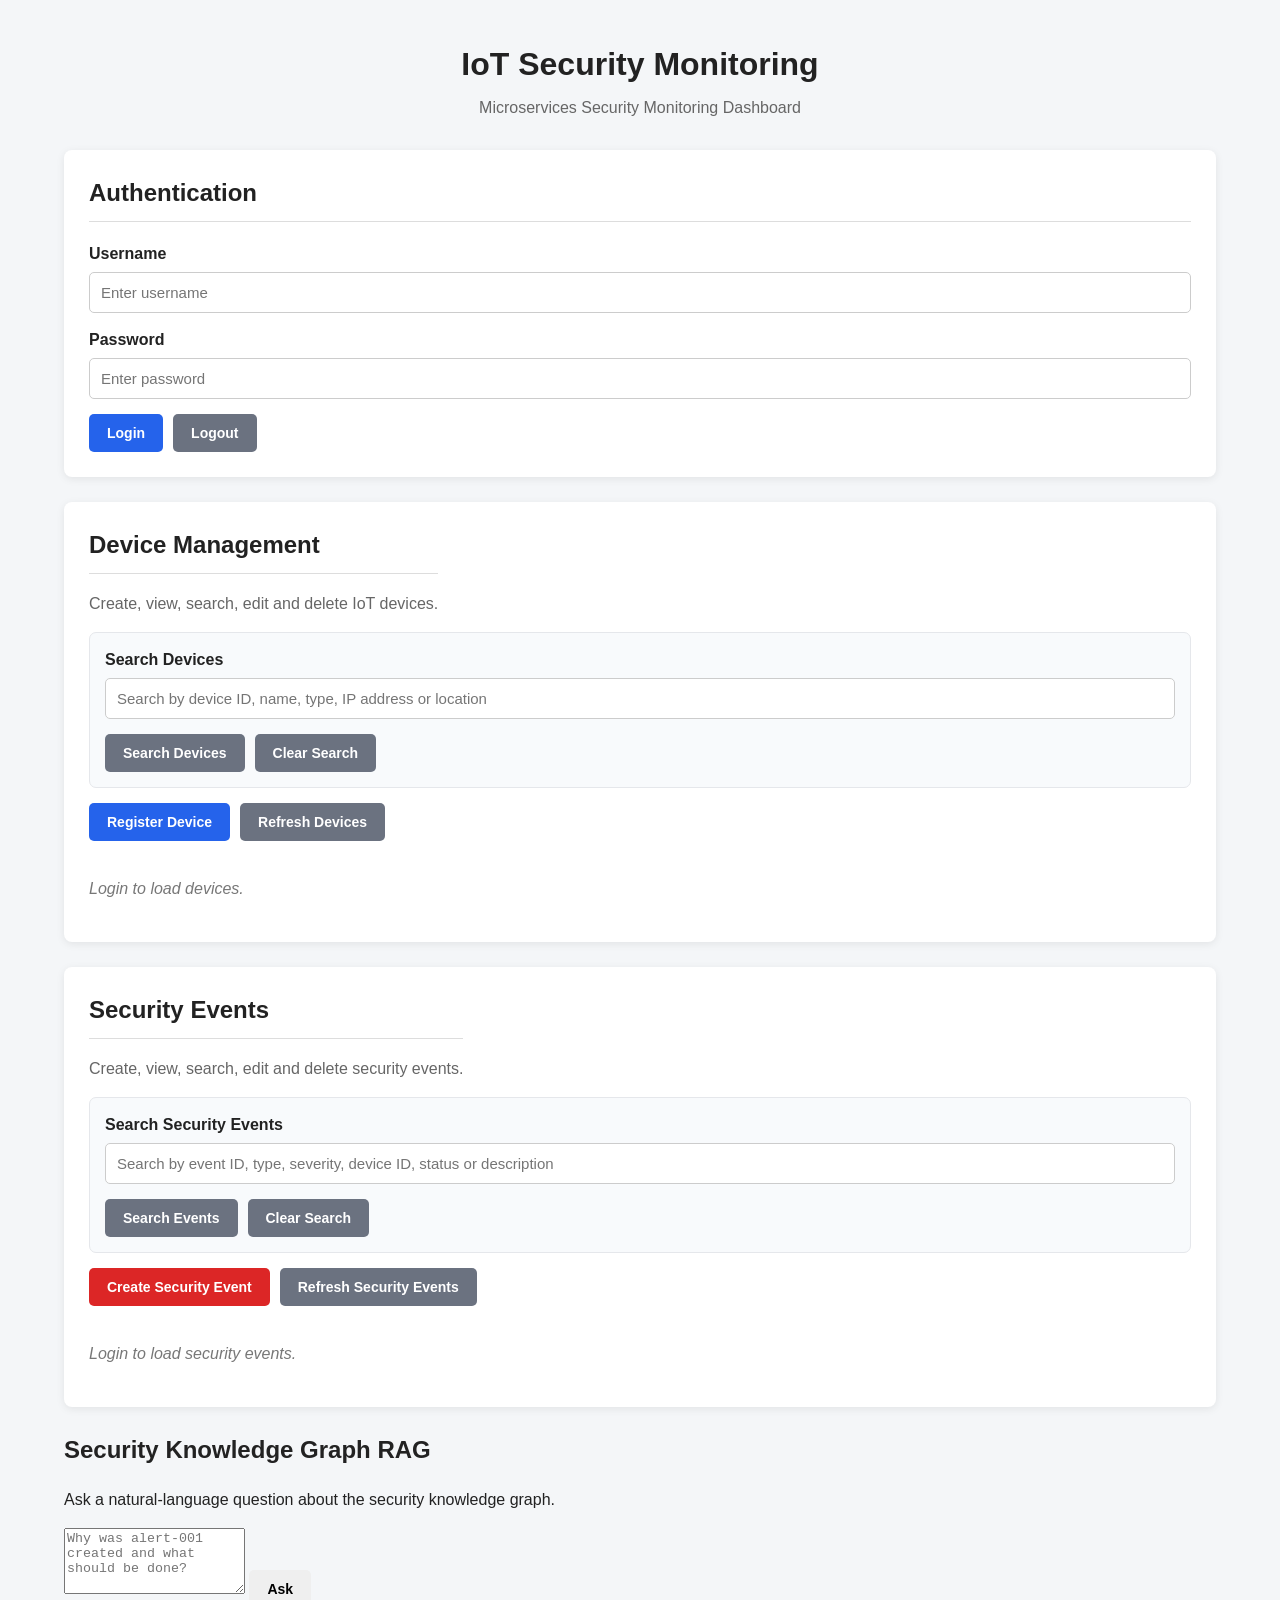
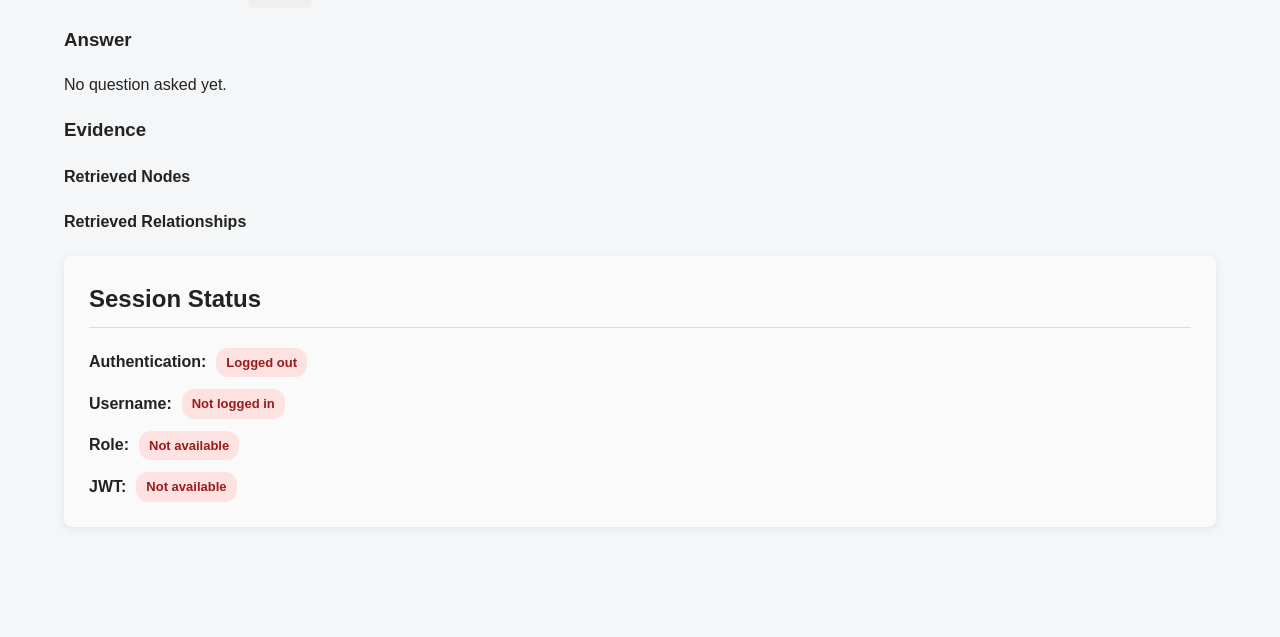
==== commit 4c5dc5ee: "Added Neo4j and graph-rag service" ====
--- a/client/index.html
+++ b/client/index.html
@@ -784,6 +784,59 @@
 
 
     <!-- =====================================================
+         GRAPH RAG
+         ===================================================== -->
+
+
+    <section id="rag-section" class="panel">
+
+        <h2>Security Knowledge Graph RAG</h2>
+
+        <p>
+            Ask a natural-language question about the security
+            knowledge graph.
+        </p>
+
+        <textarea
+            id="rag-question"
+            rows="4"
+            placeholder="Why was alert-001 created and what should be done?"
+        ></textarea>
+
+        <button id="rag-ask-button">
+            Ask
+        </button>
+
+        <div id="rag-answer-container">
+
+            <h3>Answer</h3>
+
+            <div id="rag-answer">
+                No question asked yet.
+            </div>
+
+        </div>
+
+        <div id="rag-evidence-container">
+
+            <h3>Evidence</h3>
+
+            <div id="rag-method"></div>
+
+            <h4>Retrieved Nodes</h4>
+
+            <ul id="rag-nodes"></ul>
+
+            <h4>Retrieved Relationships</h4>
+
+            <ul id="rag-relationships"></ul>
+
+        </div>
+
+    </section>
+
+
+    <!-- =====================================================
          SYSTEM STATUS
          ===================================================== -->
 
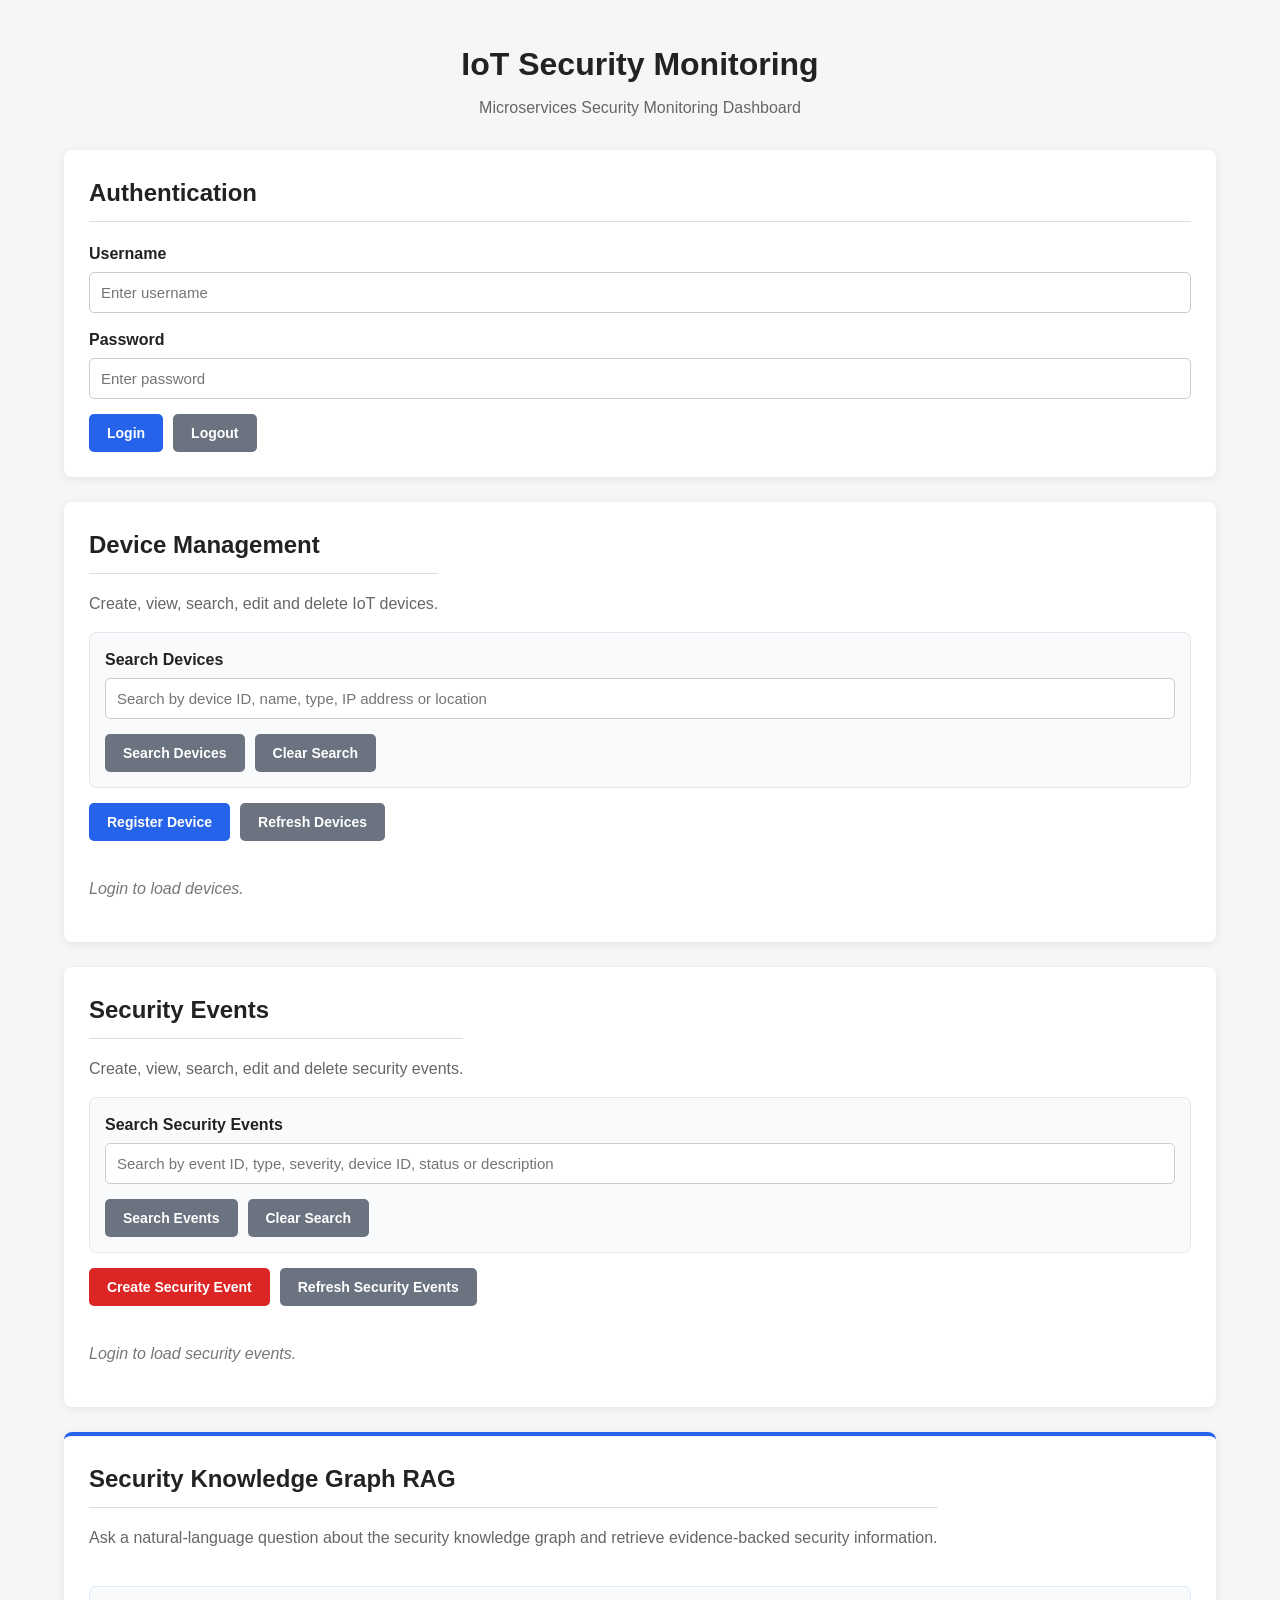
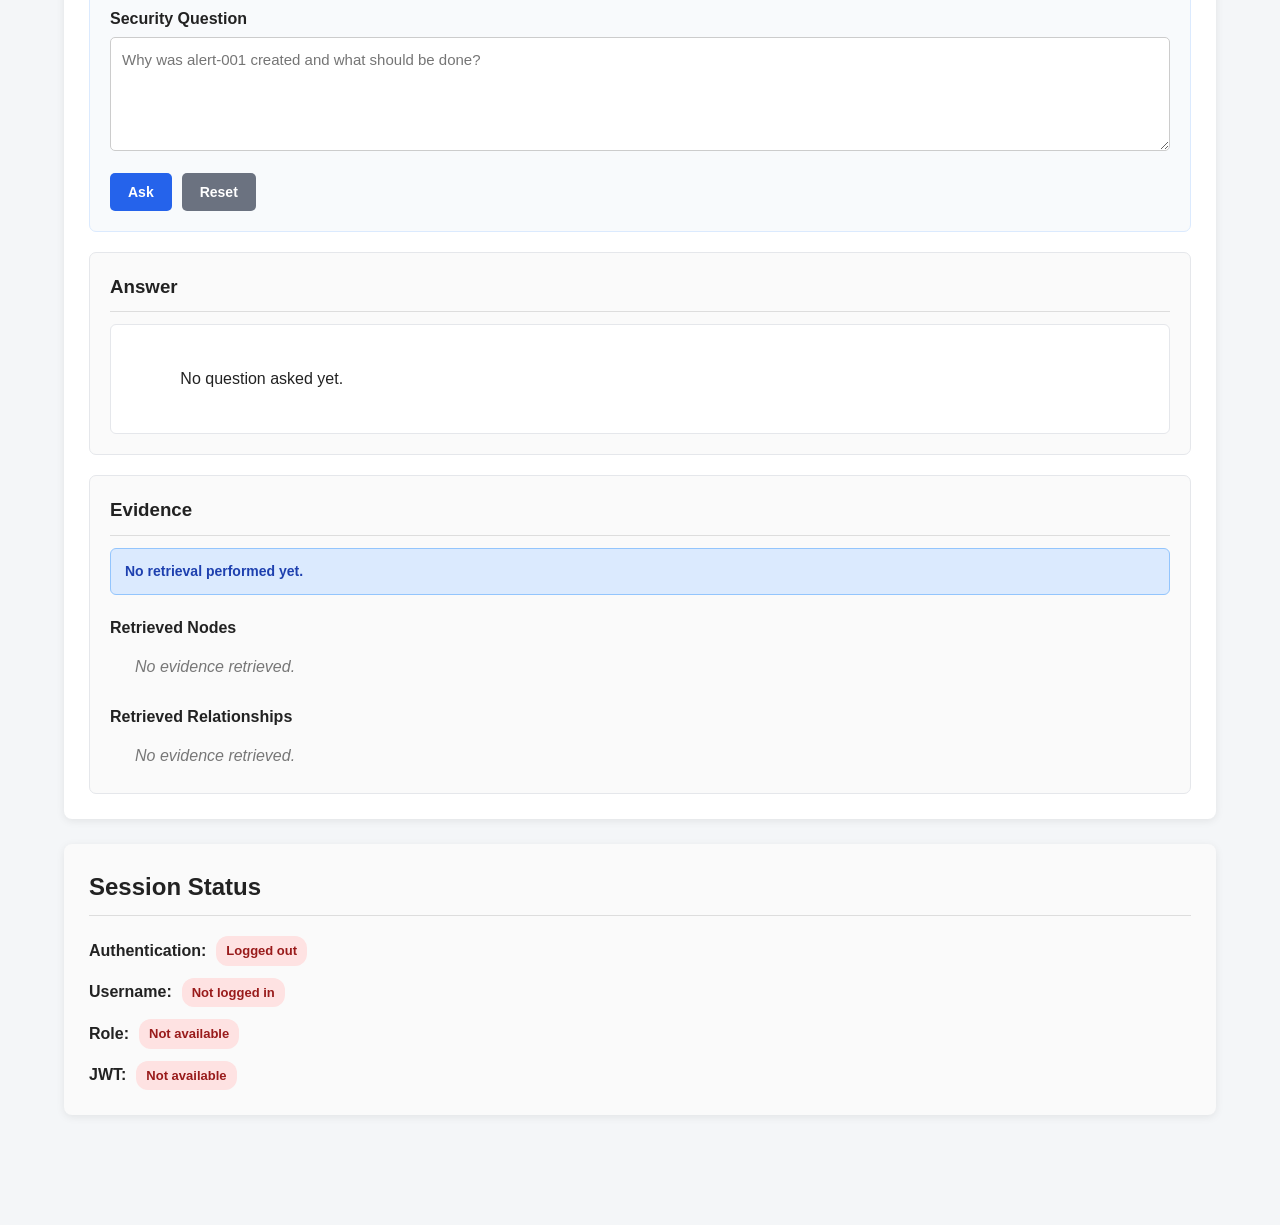
==== commit f28073c3: "Fixed and updated GraphRag service" ====
--- a/client/index.html
+++ b/client/index.html
@@ -783,57 +783,154 @@
     </section>
 
 
-    <!-- =====================================================
-         GRAPH RAG
-         ===================================================== -->
-
-
-    <section id="rag-section" class="panel">
-
-        <h2>Security Knowledge Graph RAG</h2>
-
-        <p>
-            Ask a natural-language question about the security
-            knowledge graph.
-        </p>
-
-        <textarea
-            id="rag-question"
-            rows="4"
-            placeholder="Why was alert-001 created and what should be done?"
-        ></textarea>
-
-        <button id="rag-ask-button">
-            Ask
-        </button>
-
-        <div id="rag-answer-container">
-
-            <h3>Answer</h3>
-
-            <div id="rag-answer">
-                No question asked yet.
-            </div>
-
-        </div>
-
-        <div id="rag-evidence-container">
-
-            <h3>Evidence</h3>
-
-            <div id="rag-method"></div>
-
-            <h4>Retrieved Nodes</h4>
-
-            <ul id="rag-nodes"></ul>
-
-            <h4>Retrieved Relationships</h4>
-
-            <ul id="rag-relationships"></ul>
-
-        </div>
-
-    </section>
+<!-- =====================================================
+     GRAPH RAG
+     ===================================================== -->
+
+<section
+    id="rag-section"
+    class="card"
+>
+
+    <div class="section-heading">
+
+        <div>
+
+            <h2>
+                Security Knowledge Graph RAG
+            </h2>
+
+            <p class="section-description">
+                Ask a natural-language question about the
+                security knowledge graph and retrieve
+                evidence-backed security information.
+            </p>
+
+        </div>
+
+    </div>
+
+
+    <!-- =================================================
+         QUESTION
+         ================================================= -->
+
+    <div class="rag-question-panel">
+
+        <div class="form-group">
+
+            <label for="rag-question">
+                Security Question
+            </label>
+
+            <textarea
+                id="rag-question"
+                rows="4"
+                placeholder="Why was alert-001 created and what should be done?"
+            ></textarea>
+
+        </div>
+
+
+        <div class="button-row">
+
+            <button
+                type="button"
+                id="rag-ask-button"
+                class="primary"
+            >
+                Ask
+            </button>
+
+
+            <button
+                type="button"
+                id="rag-reset-button"
+                class="secondary"
+            >
+                Reset
+            </button>
+
+        </div>
+
+    </div>
+
+
+    <!-- =================================================
+         ANSWER
+         ================================================= -->
+
+    <div
+        id="rag-answer-container"
+        class="rag-result-panel"
+    >
+
+        <h3>
+            Answer
+        </h3>
+
+        <div
+            id="rag-answer"
+            class="rag-answer"
+        >
+            No question asked yet.
+        </div>
+
+    </div>
+
+
+    <!-- =================================================
+         EVIDENCE
+         ================================================= -->
+
+    <div
+        id="rag-evidence-container"
+        class="rag-result-panel"
+    >
+
+        <h3>
+            Evidence
+        </h3>
+
+
+        <div
+            id="rag-method"
+            class="rag-method"
+        >
+            No retrieval performed yet.
+        </div>
+
+
+        <div class="rag-evidence-section">
+
+            <h4>
+                Retrieved Nodes
+            </h4>
+
+            <ul
+                id="rag-nodes"
+                class="rag-evidence-list"
+            ></ul>
+
+        </div>
+
+
+        <div class="rag-evidence-section">
+
+            <h4>
+                Retrieved Relationships
+            </h4>
+
+            <ul
+                id="rag-relationships"
+                class="rag-evidence-list"
+            ></ul>
+
+        </div>
+
+    </div>
+
+</section>
 
 
     <!-- =====================================================
--- a/client/style.css
+++ b/client/style.css
@@ -810,4 +810,197 @@
         align-items: flex-start;
     }
 
+}
+
+/* ============================================================
+   GRAPH RAG
+   ============================================================ */
+
+#rag-section {
+    border-top: 4px solid #2563eb;
+}
+
+
+/* ============================================================
+   RAG QUESTION
+   ============================================================ */
+
+.rag-question-panel {
+    background: #f8fafc;
+
+    border: 1px solid #dbeafe;
+
+    border-radius: 7px;
+
+    padding: 20px;
+
+    margin-top: 20px;
+
+    margin-bottom: 20px;
+}
+
+
+.rag-question-panel .form-group {
+    margin-bottom: 0;
+}
+
+
+#rag-question {
+    min-height: 110px;
+
+    resize: vertical;
+
+    line-height: 1.5;
+}
+
+
+/* ============================================================
+   RAG RESULTS
+   ============================================================ */
+
+.rag-result-panel {
+    background: #fafafa;
+
+    border: 1px solid #e5e7eb;
+
+    border-radius: 7px;
+
+    padding: 20px;
+
+    margin-top: 20px;
+}
+
+
+.rag-result-panel h3 {
+    margin-top: 0;
+
+    margin-bottom: 12px;
+
+    padding-bottom: 10px;
+
+    border-bottom: 1px solid #ddd;
+}
+
+
+.rag-answer {
+    background: white;
+
+    border: 1px solid #e5e7eb;
+
+    border-radius: 6px;
+
+    padding: 16px;
+
+    min-height: 70px;
+
+    white-space: pre-wrap;
+
+    line-height: 1.6;
+}
+
+
+/* ============================================================
+   RAG METHOD
+   ============================================================ */
+
+.rag-method {
+    background: #dbeafe;
+
+    color: #1e40af;
+
+    border: 1px solid #93c5fd;
+
+    border-radius: 6px;
+
+    padding: 12px 14px;
+
+    margin-bottom: 20px;
+
+    font-size: 14px;
+
+    font-weight: bold;
+}
+
+
+/* ============================================================
+   RAG EVIDENCE
+   ============================================================ */
+
+.rag-evidence-section {
+    margin-top: 20px;
+}
+
+
+.rag-evidence-section h4 {
+    margin-bottom: 10px;
+}
+
+
+.rag-evidence-list {
+    margin: 0;
+
+    padding-left: 25px;
+}
+
+
+.rag-evidence-list li {
+    background: white;
+
+    border: 1px solid #e5e7eb;
+
+    border-radius: 5px;
+
+    padding: 10px 12px;
+
+    margin-bottom: 8px;
+
+    word-break: break-word;
+
+    overflow-wrap: anywhere;
+
+    font-family:
+        Arial,
+        Helvetica,
+        sans-serif;
+
+    font-size: 14px;
+
+    line-height: 1.5;
+}
+
+
+.rag-evidence-list:empty::after {
+    content: "No evidence retrieved.";
+
+    display: block;
+
+    color: #777;
+
+    font-style: italic;
+
+    padding: 5px 0;
+}
+
+
+/* ============================================================
+   RAG ANSWER / EVIDENCE RESPONSIVE
+   ============================================================ */
+
+@media (max-width: 700px) {
+
+    .rag-question-panel,
+    .rag-result-panel {
+        padding: 15px;
+    }
+
+
+    #rag-question {
+        min-height: 130px;
+    }
+
+
+    .rag-evidence-list {
+        padding-left: 20px;
+    }
+
 }
